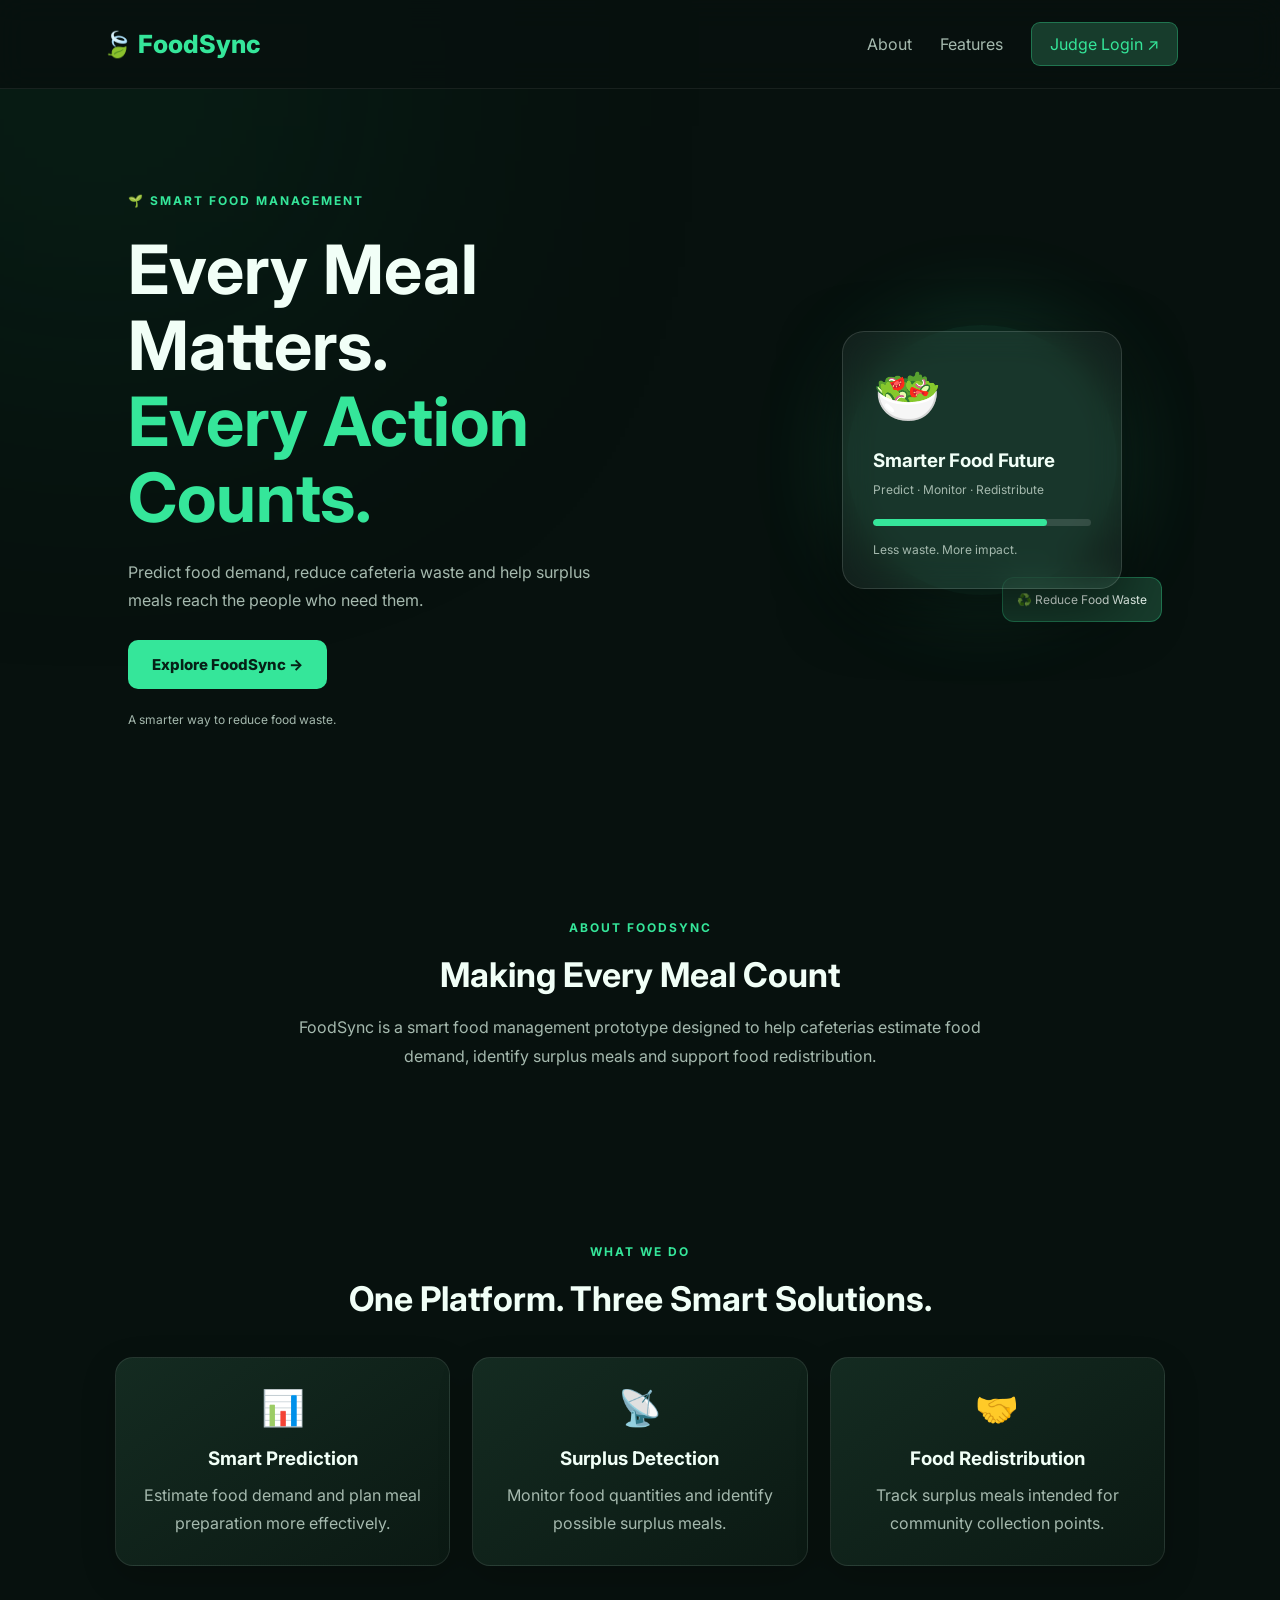
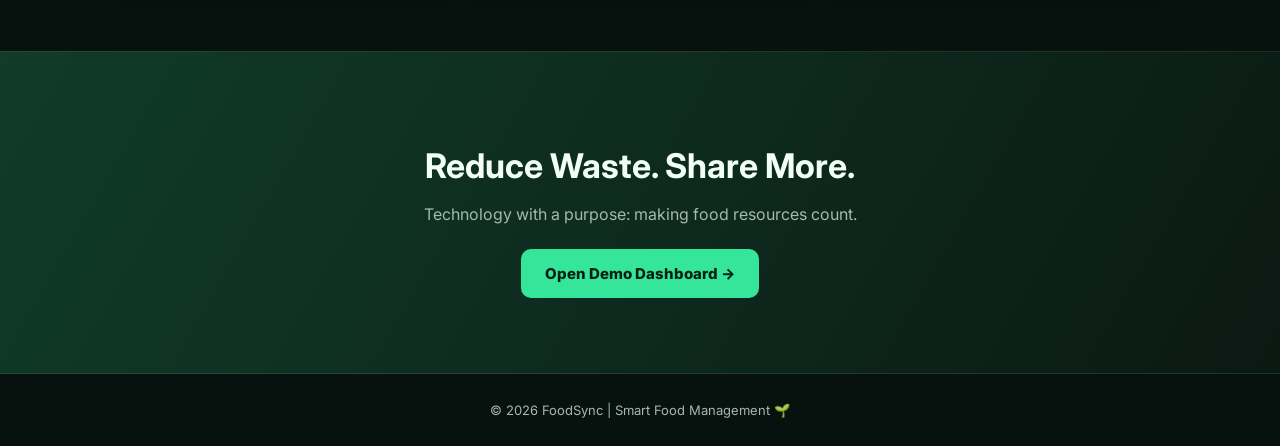
==== index.html @ 3acc0aa3 "Add files via upload" ====
<!DOCTYPE html>
<html lang="en">
<head>
<meta charset="UTF-8">
<meta name="viewport" content="width=device-width, initial-scale=1.0">
<title>FoodSync | Smart Food Management</title>
<link rel="stylesheet" href="style.css">
</head>
<body>

<nav class="navbar">
    <a class="logo" href="index.html">🍃 FoodSync</a>
    <div class="navlinks">
        <a href="#about">About</a>
        <a href="#features">Features</a>
        <a href="login.html" class="nav-btn">Judge Login ↗</a>
    </div>
</nav>

<section class="hero">
    <div class="hero-content">
        <span class="tag">🌱 SMART FOOD MANAGEMENT</span>
        <h1>Every Meal Matters.<br><span>Every Action Counts.</span></h1>
        <p>Predict food demand, reduce cafeteria waste and help surplus meals reach the people who need them.</p>
        <a href="login.html" class="btn">Explore FoodSync →</a>
        <p class="small-note">A smarter way to reduce food waste.</p>
    </div>
    <div class="hero-visual">
        <div class="glow-circle"></div>
        <div class="glass-card floating">
            <div class="food-icon">🥗</div>
            <h3>Smarter Food Future</h3>
            <p>Predict · Monitor · Redistribute</p>
            <div class="progress"><span></span></div>
            <small>Less waste. More impact.</small>
        </div>
        <div class="mini-card">♻️ Reduce Food Waste</div>
    </div>
</section>

<section id="about" class="section">
    <span class="tag">ABOUT FOODSYNC</span>
    <h2>Making Every Meal Count</h2>
    <p class="section-text">FoodSync is a smart food management prototype designed to help cafeterias estimate food demand, identify surplus meals and support food redistribution.</p>
</section>

<section id="features" class="section">
    <span class="tag">WHAT WE DO</span>
    <h2>One Platform. Three Smart Solutions.</h2>
    <div class="cards">
        <div class="feature-card">
            <div class="feature-icon">📊</div>
            <h3>Smart Prediction</h3>
            <p>Estimate food demand and plan meal preparation more effectively.</p>
        </div>
        <div class="feature-card">
            <div class="feature-icon">📡</div>
            <h3>Surplus Detection</h3>
            <p>Monitor food quantities and identify possible surplus meals.</p>
        </div>
        <div class="feature-card">
            <div class="feature-icon">🤝</div>
            <h3>Food Redistribution</h3>
            <p>Track surplus meals intended for community collection points.</p>
        </div>
    </div>
</section>

<section class="mission">
    <h2>Reduce Waste. Share More.</h2>
    <p>Technology with a purpose: making food resources count.</p>
    <a href="login.html" class="btn">Open Demo Dashboard →</a>
</section>

<footer>© 2026 FoodSync | Smart Food Management 🌱</footer>

</body>
</html>
---- style.css ----
@import url('https://fonts.googleapis.com/css2?family=Inter:wght@400;500;600;700;800&display=swap');

:root {
    --bg: #07110e;
    --panel: #10221b;
    --green: #35e69a;
    --text: #f1fff7;
    --muted: #a5b9ae;
}

* {
    margin: 0;
    padding: 0;
    box-sizing: border-box;
}

html {
    scroll-behavior: smooth;
}

body {
    font-family: Inter, Arial, sans-serif;
    background: var(--bg);
    color: var(--text);
    overflow-x: hidden;
}

body::before {
    content: "";
    position: fixed;
    width: 500px;
    height: 500px;
    background: #0b7548;
    filter: blur(160px);
    opacity: .17;
    top: -180px;
    left: -150px;
    pointer-events: none;
    z-index: -1;
}

a {
    color: inherit;
    text-decoration: none;
}

.navbar {
    display: flex;
    justify-content: space-between;
    align-items: center;
    padding: 22px 8%;
    background: #07110edb;
    border-bottom: 1px solid #ffffff12;
    position: sticky;
    top: 0;
    z-index: 10;
    backdrop-filter: blur(15px);
}

.logo {
    color: var(--green);
    font-size: 25px;
    font-weight: 800;
}

.navlinks {
    display: flex;
    align-items: center;
    gap: 28px;
}

.navlinks a {
    color: var(--muted);
    transition: .3s;
}

.navlinks a:hover {
    color: var(--green);
}

.nav-btn {
    background: #173c2c;
    color: var(--green) !important;
    border: 1px solid #35e69a55;
    border-radius: 9px;
    padding: 11px 18px;
    cursor: pointer;
    font: inherit;
}

.hero {
    min-height: 590px;
    padding: 100px 10%;
    display: flex;
    align-items: center;
    justify-content: space-between;
    gap: 50px;
}

.hero-content {
    max-width: 620px;
    animation: slideUp 1s ease both;
}

.tag {
    color: var(--green);
    font-size: 12px;
    font-weight: 700;
    letter-spacing: 2px;
}

.hero h1 {
    font-size: clamp(40px, 6vw, 68px);
    line-height: 1.12;
    margin: 22px 0;
}

.hero h1 span {
    color: var(--green);
}

.hero-content > p {
    color: var(--muted);
    line-height: 1.8;
    max-width: 500px;
}

.btn {
    display: inline-block;
    background: var(--green);
    color: #062016;
    border: none;
    border-radius: 10px;
    padding: 15px 24px;
    margin-top: 25px;
    font-size: 15px;
    font-weight: 800;
    cursor: pointer;
    transition: .3s;
}

.btn:hover {
    transform: translateY(-4px);
    box-shadow: 0 0 25px #35e69a66;
}

.small-note {
    font-size: 12px;
    margin-top: 20px;
}

.hero-visual {
    position: relative;
    width: 340px;
    height: 340px;
    display: grid;
    place-items: center;
}

.glow-circle {
    position: absolute;
    width: 270px;
    height: 270px;
    border-radius: 50%;
    background: #35e69a22;
    box-shadow: 0 0 100px #35e69a33;
    animation: pulse 4s infinite;
}

.glass-card {
    position: relative;
    z-index: 1;
    width: 280px;
    padding: 30px;
    background: #ffffff0c;
    border: 1px solid #ffffff22;
    border-radius: 22px;
    backdrop-filter: blur(15px);
    box-shadow: 0 20px 60px #0008;
}

.food-icon {
    font-size: 55px;
    margin-bottom: 20px;
}

.glass-card p,
.glass-card small {
    color: var(--muted);
    font-size: 12px;
    margin-top: 10px;
}

.progress {
    height: 7px;
    background: #ffffff20;
    border-radius: 20px;
    margin: 22px 0 12px;
    overflow: hidden;
}

.progress span {
    display: block;
    height: 100%;
    width: 80%;
    background: var(--green);
    border-radius: 20px;
    animation: grow 2s ease;
}

.floating {
    animation: float 4s ease-in-out infinite;
}

.mini-card {
    position: absolute;
    bottom: 8px;
    right: -10px;
    padding: 14px;
    background: #173c2c;
    border: 1px solid #35e69a55;
    border-radius: 12px;
    font-size: 12px;
    animation: float 5s ease-in-out infinite;
}

.section {
    padding: 85px 9%;
    text-align: center;
}

.section h2,
.mission h2 {
    font-size: 34px;
    margin: 18px 0;
}

.section-text {
    max-width: 720px;
    margin: auto;
    color: var(--muted);
    line-height: 1.8;
}

.cards,
.stats-grid,
.info-grid {
    display: grid;
    grid-template-columns: repeat(3, 1fr);
    gap: 22px;
    margin-top: 38px;
}

.feature-card,
.stat-card,
.info-card,
.redistribution-card {
    background: linear-gradient(145deg, #142b21, #0b1913);
    border: 1px solid #ffffff17;
    border-radius: 18px;
    padding: 28px;
    transition: .35s;
    box-shadow: 0 12px 35px #0003;
}

.feature-card:hover,
.stat-card:hover,
.info-card:hover {
    transform: translateY(-8px);
    border-color: #35e69a88;
    box-shadow: 0 15px 40px #35e69a12;
}

.feature-icon {
    font-size: 35px;
    margin-bottom: 18px;
}

.feature-card p,
.info-card p,
.stat-card p {
    color: var(--muted);
    line-height: 1.7;
    margin-top: 12px;
}

.feature-card h3 {
    margin-bottom: 12px;
}

.mission {
    text-align: center;
    padding: 75px 20px;
    background: linear-gradient(120deg, #103c29, #0b1913);
    border-top: 1px solid #ffffff15;
    border-bottom: 1px solid #ffffff15;
}

.mission p {
    color: var(--muted);
}

footer {
    padding: 28px;
    text-align: center;
    color: var(--muted);
    font-size: 13px;
}

.login-body {
    min-height: 100vh;
    display: grid;
    place-items: center;
    padding: 30px 15px;
}

.login-logo {
    position: absolute;
    top: 28px;
    left: 7%;
}

.login-card {
    width: 100%;
    max-width: 430px;
    padding: 38px;
    border-radius: 22px;
    background: #ffffff0c;
    border: 1px solid #ffffff25;
    box-shadow: 0 25px 80px #0009;
    backdrop-filter: blur(20px);
    animation: slideUp .8s ease both;
}

.login-icon {
    font-size: 40px;
    margin-bottom: 18px;
}

.login-card h1 {
    font-size: 32px;
    margin: 12px 0;
}

.login-card > p {
    color: var(--muted);
    font-size: 13px;
    margin-bottom: 28px;
}

.login-card label {
    display: block;
    margin: 18px 0 8px;
    font-size: 13px;
}

.login-card input,
.calculator input {
    width: 100%;
    padding: 14px;
    border-radius: 9px;
    border: 1px solid #ffffff25;
    background: #07110e;
    color: white;
    outline: none;
    margin-bottom: 12px;
}

.login-card input:focus,
.calculator input:focus {
    border-color: var(--green);
}

.password-box {
    position: relative;
}

.password-box input {
    padding-right: 65px;
}

.show-btn {
    position: absolute;
    right: 10px;
    top: 12px;
    color: var(--green);
    border: none;
    background: none;
    cursor: pointer;
}

.login-btn {
    width: 100%;
}

.demo-credentials {
    margin-top: 25px;
    padding: 16px;
    border-radius: 12px;
    background: #35e69a12;
    border: 1px solid #35e69a33;
    font-size: 13px;
    line-height: 1.9;
}

.demo-credentials p {
    color: var(--muted);
}

.back-link {
    display: block;
    text-align: center;
    margin-top: 24px;
    color: var(--green);
    font-size: 13px;
}

.message,
.result {
    color: var(--green);
    margin-top: 12px;
    font-size: 14px;
}

.dashboard {
    padding: 55px 8%;
}

.dashboard-heading {
    display: flex;
    justify-content: space-between;
    align-items: center;
    gap: 20px;
}

.dashboard-heading h1 {
    font-size: 38px;
    margin: 15px 0;
}

.dashboard-heading p,
.hint {
    color: var(--muted);
    line-height: 1.7;
}

.live-label {
    color: var(--green);
    font-size: 12px;
}

.stat-card h2,
.info-card h2 {
    font-size: 30px;
    color: var(--green);
    margin-top: 16px;
}

.stat-card.highlight {
    border-color: #35e69a77;
}

.stat-card small {
    display: block;
    color: var(--muted);
    margin-top: 10px;
}

.dash-section {
    margin-top: 55px;
}

.dash-section > h2 {
    margin-bottom: 20px;
}

.info-card h2 {
    font-size: 23px;
}

.status {
    display: inline-block;
    margin-top: 14px;
    font-size: 12px;
    padding: 7px 12px;
    border-radius: 20px;
}

.good {
    background: #35e69a20;
    color: var(--green);
}

.warning {
    background: #ffbb4420;
    color: #ffc45c;
}

.hint {
    font-size: 12px;
    margin-top: 15px;
}

.subheading {
    margin: 25px 0 12px;
}

.calculator {
    max-width: 550px;
    margin-top: 18px;
    padding: 25px;
    border: 1px solid #ffffff1c;
    border-radius: 16px;
    background: #ffffff08;
}

.calculator .btn {
    margin-top: 5px;
}

.secondary-btn {
    margin-top: 12px;
    padding: 11px 15px;
    background: #173c2c;
    border: 1px solid #35e69a55;
    color: var(--green);
    border-radius: 8px;
    cursor: pointer;
}

.redistribution-card {
    display: flex;
    align-items: center;
    justify-content: space-between;
    gap: 20px;
}

.redistribution-card h2 {
    color: var(--green);
    margin: 12px 0;
}

.redistribution-card p {
    color: var(--muted);
    margin: 8px 0;
}

@keyframes slideUp {
    from { opacity: 0; transform: translateY(35px); }
    to { opacity: 1; transform: translateY(0); }
}

@keyframes float {
    0%, 100% { transform: translateY(0); }
    50% { transform: translateY(-12px); }
}

@keyframes pulse {
    0%, 100% { transform: scale(1); opacity: .7; }
    50% { transform: scale(1.12); opacity: 1; }
}

@keyframes grow {
    from { width: 0; }
    to { width: 80%; }
}

@media(max-width: 750px) {
    .navbar {
        padding: 18px 5%;
        flex-wrap: wrap;
        gap: 18px;
    }

    .navlinks {
        gap: 13px;
        font-size: 12px;
        flex-wrap: wrap;
    }

    .hero {
        flex-direction: column;
        text-align: center;
        padding: 75px 7%;
    }

    .hero-content > p {
        margin: auto;
    }

    .hero-visual {
        margin-top: 15px;
        max-width: 100%;
    }

    .cards,
    .stats-grid,
    .info-grid {
        grid-template-columns: 1fr;
    }

    .dashboard-heading,
    .redistribution-card {
        flex-direction: column;
        align-items: flex-start;
    }

    .dashboard {
        padding: 40px 6%;
    }

    .login-logo {
        position: static;
        margin-bottom: 20px;
    }

    .login-body {
        align-content: center;
    }

    .section h2,
    .mission h2 {
        font-size: 27px;
    }
}

@media(prefers-reduced-motion: reduce) {
    *, *::before, *::after {
        animation-duration: .01ms !important;
        animation-iteration-count: 1 !important;
        scroll-behavior: auto !important;
        transition-duration: .01ms !important;
    }
}
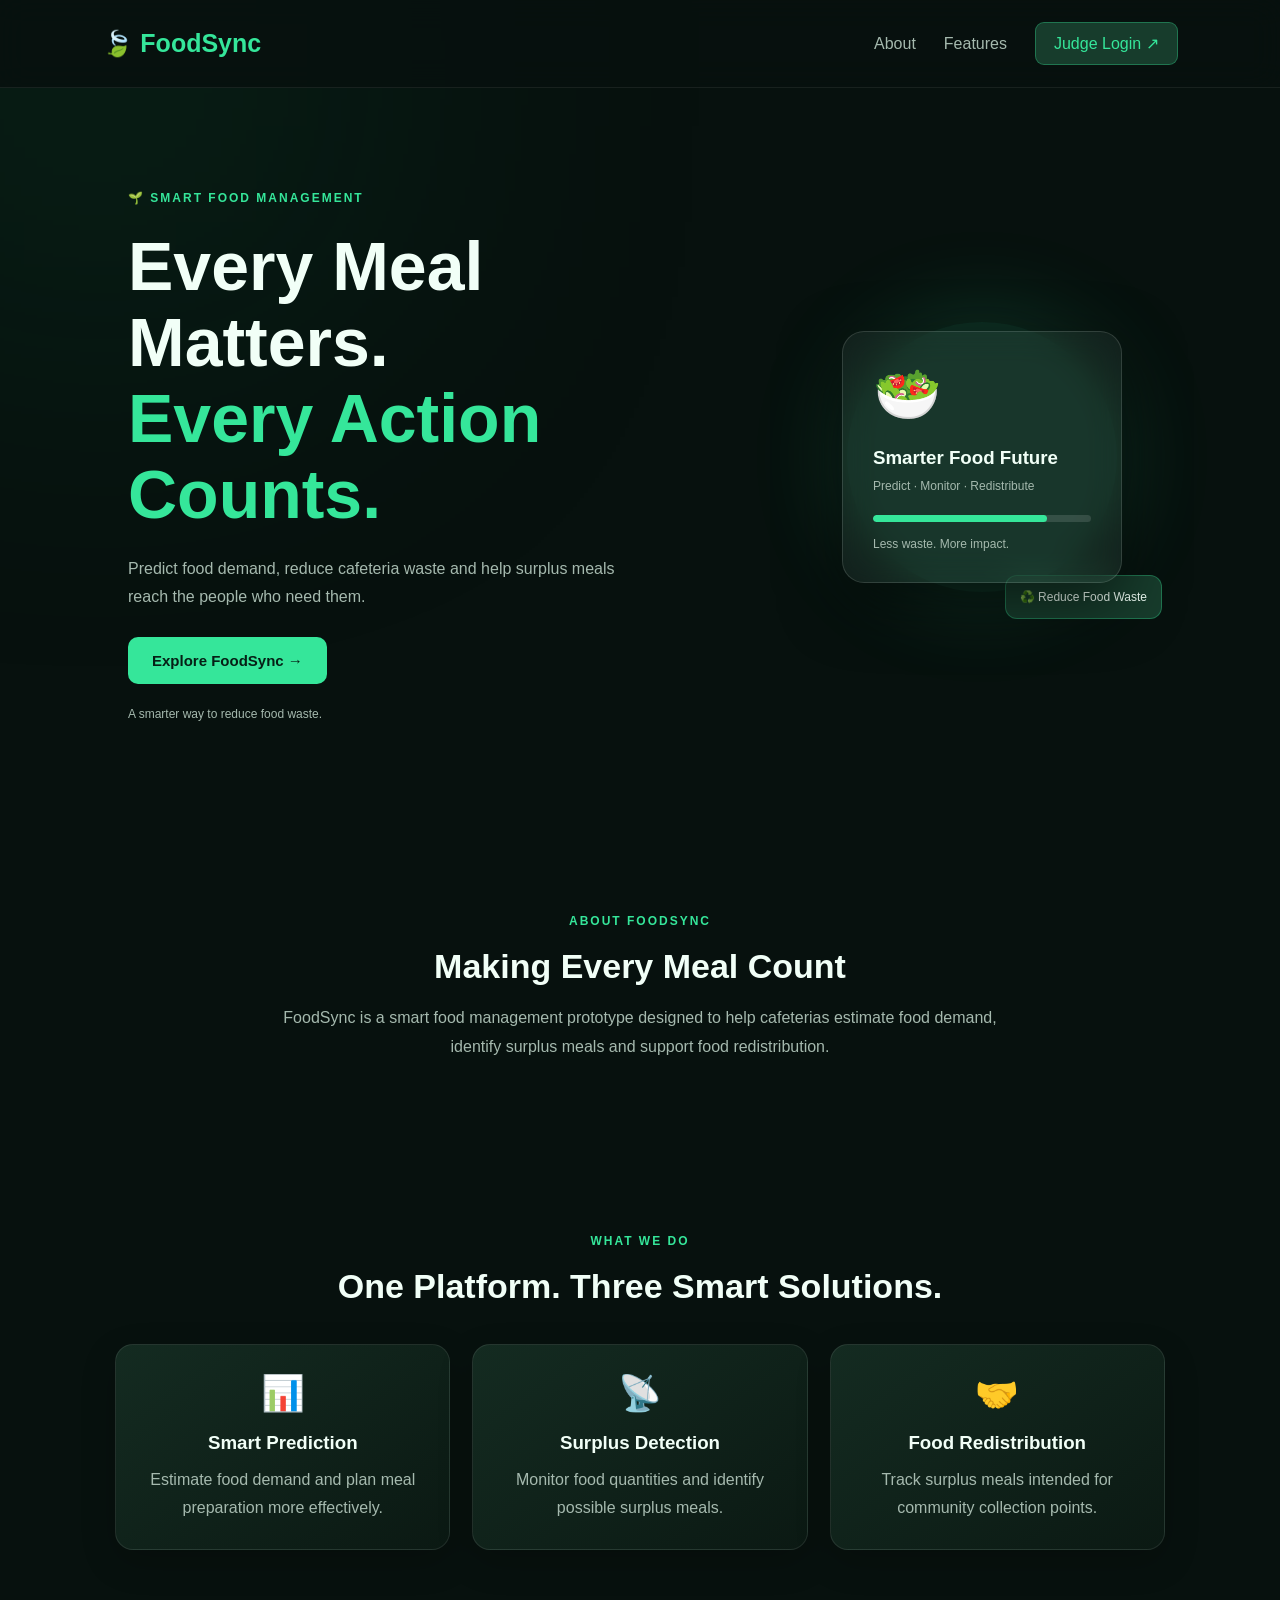
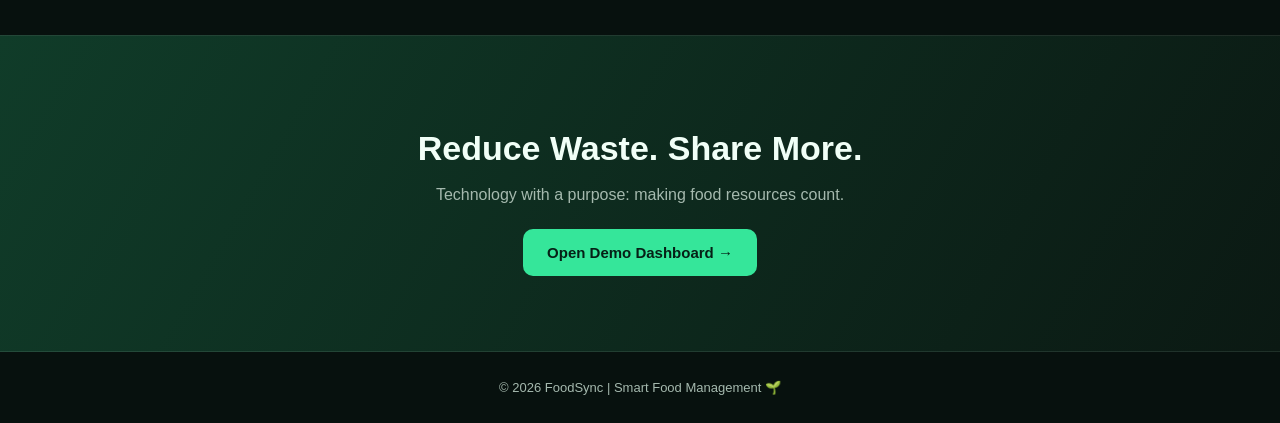
==== commit 1c94fb1d: "Add files via upload" ====
--- a/index.html
+++ b/index.html
@@ -7,6 +7,15 @@
 <link rel="stylesheet" href="style.css">
 </head>
 <body>
+    <div id="foodsync-intro">
+    <div class="intro-content">
+        <div class="intro-leaf">🍃</div>
+        <h1>FoodSync</h1>
+        <p>SMART FOOD. ZERO WASTE.</p>
+        <span>Sustainable Future</span>
+        <div class="intro-line"></div>
+    </div>
+</div>
 
 <nav class="navbar">
     <a class="logo" href="index.html">🍃 FoodSync</a>
--- a/style.css
+++ b/style.css
@@ -1,5 +1,3 @@
-@import url('https://fonts.googleapis.com/css2?family=Inter:wght@400;500;600;700;800&display=swap');
-
 :root {
     --bg: #07110e;
     --panel: #10221b;
@@ -631,4 +629,83 @@
         scroll-behavior: auto !important;
         transition-duration: .01ms !important;
     }
+}
+/* FOODSYNC CINEMATIC INTRO */
+
+#foodsync-intro {
+    position: fixed;
+    inset: 0;
+    z-index: 99999;
+    background: radial-gradient(circle, #123d2b, #020b07 75%);
+    display: flex;
+    align-items: center;
+    justify-content: center;
+    animation: introExit 1s ease 4s forwards;
+}
+
+.intro-content {
+    text-align: center;
+    animation: introReveal 2s ease forwards;
+}
+
+.intro-leaf {
+    font-size: 65px;
+    animation: leafGlow 2s infinite alternate;
+}
+
+.intro-content h1 {
+    color: #eaffef;
+    font-size: 55px;
+    letter-spacing: 5px;
+    margin: 10px;
+    text-shadow: 0 0 25px #20d879;
+}
+
+.intro-content p {
+    color: #39df91;
+    letter-spacing: 4px;
+    font-size: 13px;
+}
+
+.intro-content span {
+    color: #b8d8c5;
+    font-size: 12px;
+    letter-spacing: 3px;
+}
+
+.intro-line {
+    width: 0;
+    height: 3px;
+    background: #35e88b;
+    margin: 20px auto;
+    box-shadow: 0 0 15px #35e88b;
+    animation: lineExpand 2s ease forwards;
+}
+
+@keyframes introReveal {
+    from {
+        opacity: 0;
+        transform: translateY(35px) scale(.9);
+    }
+    to {
+        opacity: 1;
+        transform: translateY(0) scale(1);
+    }
+}
+
+@keyframes leafGlow {
+    from { filter: drop-shadow(0 0 5px #20d879); }
+    to { filter: drop-shadow(0 0 25px #20ff91); }
+}
+
+@keyframes lineExpand {
+    to { width: 180px; }
+}
+
+@keyframes introExit {
+    to {
+        opacity: 0;
+        visibility: hidden;
+        pointer-events: none;
+    }
 }
